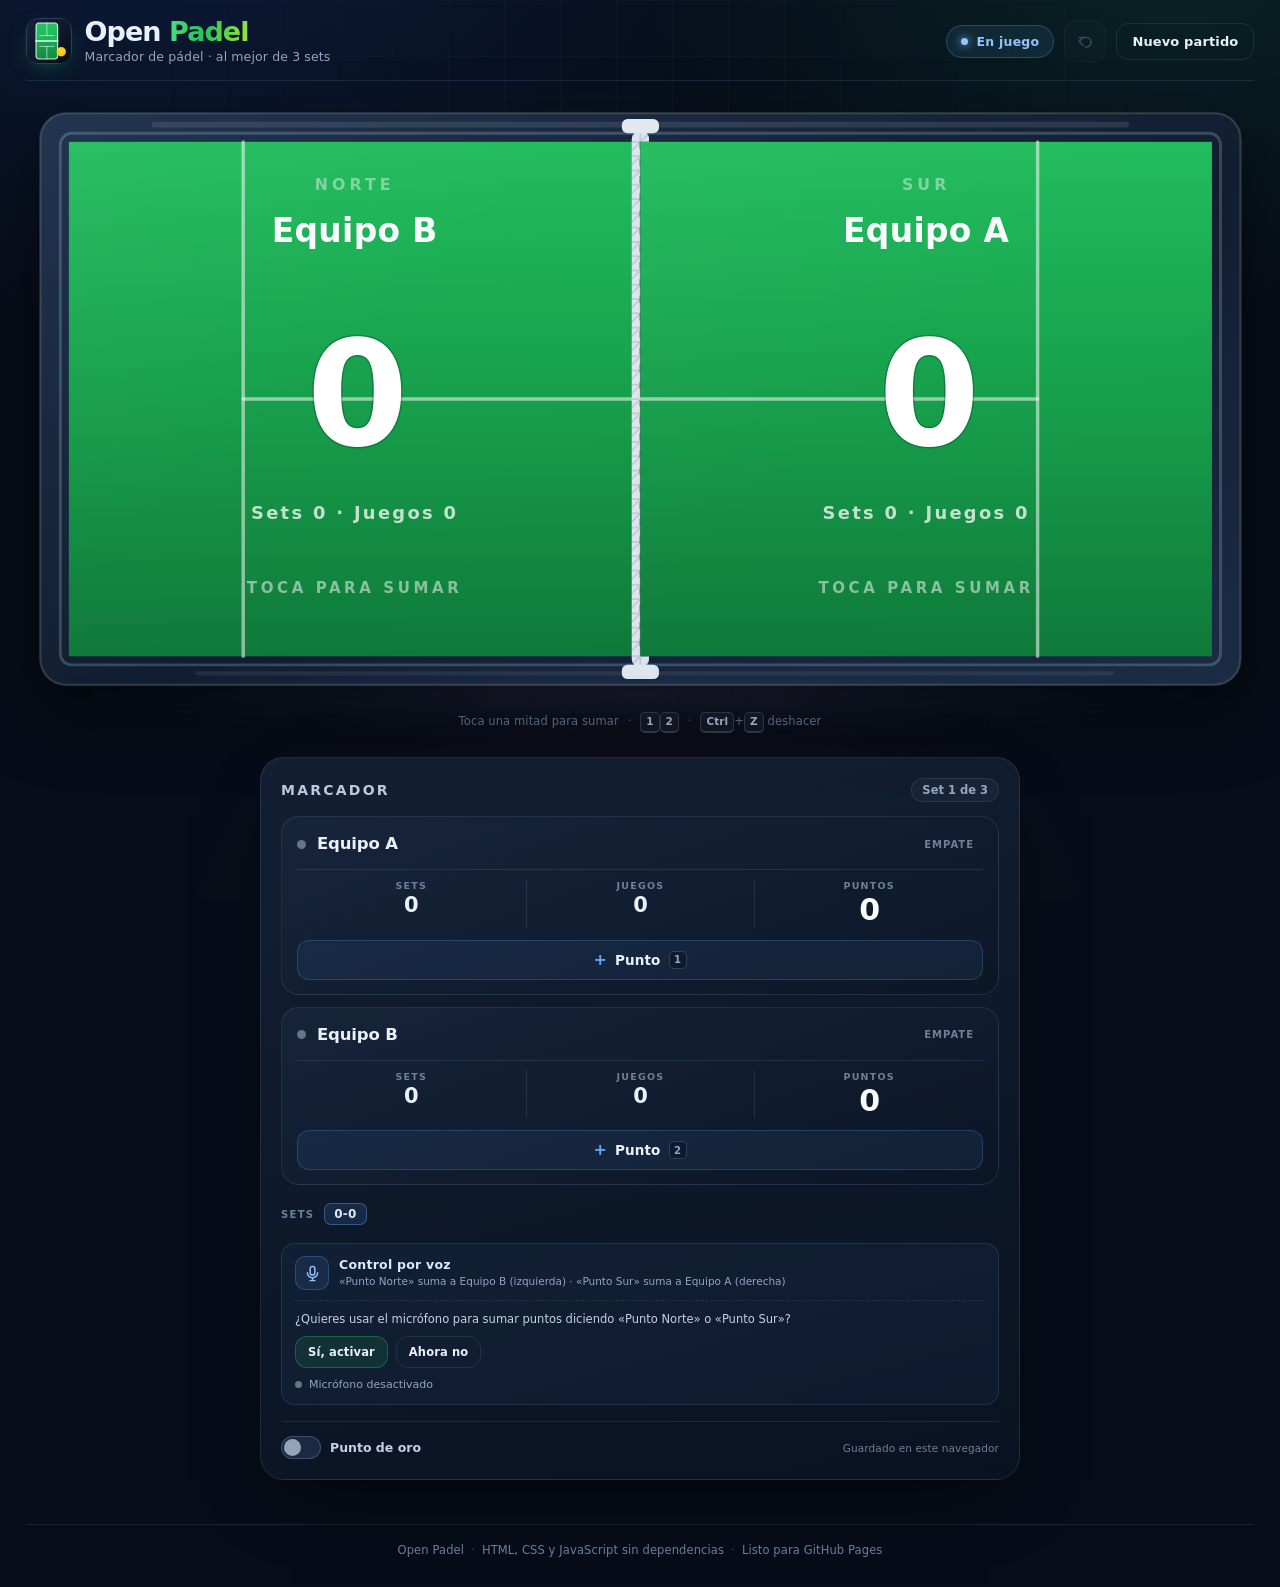
==== index.html @ 4aaf4d73 "Add files via upload" ====
<!DOCTYPE html>
<html lang="es">
<head>
  <meta charset="utf-8">
  <meta name="viewport" content="width=device-width, initial-scale=1">
  <title>Open Padel · Marcador de pádel</title>
  <meta name="description" content="Marcador de pádel con pista: el equipo que va ganando pinta su mitad de verde y el que va perdiendo la suya de rojo.">
  <meta name="theme-color" content="#070d18">
  <link rel="icon" href="assets/favicon.svg" type="image/svg+xml">
  <link rel="stylesheet" href="css/styles.css">
</head>
<body>
  <svg class="svg-defs" aria-hidden="true" focusable="false">
    <defs>
      <linearGradient id="frameGrad" x1="0" y1="0" x2="1" y2="1">
        <stop offset="0" stop-color="#22344f"/>
        <stop offset=".55" stop-color="#111d30"/>
        <stop offset="1" stop-color="#1b2c45"/>
      </linearGradient>
      <linearGradient id="courtBase" x1="0" y1="0" x2="0" y2="1">
        <stop offset="0" stop-color="#12304f"/>
        <stop offset=".5" stop-color="#0d2540"/>
        <stop offset="1" stop-color="#143658"/>
      </linearGradient>
      <linearGradient id="greenTint" x1="0" y1="0" x2="0" y2="1">
        <stop offset="0" stop-color="#22c55e"/>
        <stop offset=".55" stop-color="#16a34a"/>
        <stop offset="1" stop-color="#0f7d38"/>
      </linearGradient>
      <linearGradient id="redTint" x1="0" y1="0" x2="0" y2="1">
        <stop offset="0" stop-color="#ef4444"/>
        <stop offset=".55" stop-color="#dc2626"/>
        <stop offset="1" stop-color="#a81d1d"/>
      </linearGradient>
      <linearGradient id="shine" x1="0" y1="0" x2="1" y2="1">
        <stop offset="0" stop-color="#ffffff" stop-opacity=".55"/>
        <stop offset=".45" stop-color="#ffffff" stop-opacity=".06"/>
        <stop offset="1" stop-color="#ffffff" stop-opacity="0"/>
      </linearGradient>
      <pattern id="netMesh" width="10" height="10" patternUnits="userSpaceOnUse">
        <rect width="10" height="10" fill="#e2e8f0"/>
        <path d="M0 10 10 0M0 0h10v10H0z" fill="none" stroke="#94a3b8" stroke-width="1" opacity=".55"/>
      </pattern>
    </defs>
  </svg>

  <div class="app">
    <header class="topbar">
      <div class="brand">
        <img class="brand-icon" src="assets/favicon.svg" alt="" width="44" height="44">
        <div class="brand-text">
          <h1>Open <span>Padel</span></h1>
          <p>Marcador de pádel · al mejor de 3 sets</p>
        </div>
      </div>

      <div class="top-actions">
        <span class="status-badge is-live" id="statusBadge" role="status" aria-live="polite">En juego</span>
        <button class="icon-btn" id="undoBtn" type="button" title="Deshacer último punto (Ctrl+Z)" aria-label="Deshacer último punto" disabled>
          <svg viewBox="0 0 24 24" aria-hidden="true" focusable="false">
            <path d="M9 7 4 12l5 5" fill="none" stroke="currentColor" stroke-width="2" stroke-linecap="round" stroke-linejoin="round"/>
            <path d="M4 12h9a6 6 0 0 1 0 12h-1" fill="none" stroke="currentColor" stroke-width="2" stroke-linecap="round" stroke-linejoin="round" transform="translate(0 -5)"/>
          </svg>
        </button>
        <button class="btn btn-ghost" id="newMatchBtn" type="button">Nuevo partido</button>
      </div>
    </header>

    <main class="layout">
      <section class="court-panel" aria-label="Pista de pádel">
        <div class="court-wrap">
          <svg class="court court--wide" viewBox="0 0 860 420" aria-hidden="true" focusable="false">
            <!-- Marco de cristal -->
            <rect x="10" y="10" width="840" height="400" rx="18" fill="url(#frameGrad)" stroke="rgba(255,255,255,.16)" stroke-width="1.5"/>
            <rect x="24" y="24" width="812" height="372" rx="8" fill="none" stroke="rgba(186,230,253,.22)" stroke-width="2"/>

            <!-- Cristal lateral: reflejos -->
            <path d="M90 18h680" stroke="rgba(255,255,255,.10)" stroke-width="4" stroke-linecap="round"/>
            <path d="M120 402h640" stroke="rgba(255,255,255,.07)" stroke-width="3" stroke-linecap="round"/>

            <!-- Mitad izquierda: Equipo B (Norte) -->
            <g class="half-group" data-team="b">
              <rect x="30" y="30" width="400" height="360" fill="url(#courtBase)"/>
              <rect class="tint tint-green" x="30" y="30" width="400" height="360" fill="url(#greenTint)"/>
              <rect class="tint tint-red" x="30" y="30" width="400" height="360" fill="url(#redTint)"/>
              <rect x="30" y="30" width="400" height="360" fill="url(#shine)" opacity=".08" pointer-events="none"/>
              <g class="court-lines" pointer-events="none">
                <!-- Línea de servicio: 3,05 m desde la pared del fondo (6,95 m de la red). -->
                <line x1="152" y1="30" x2="152" y2="390"/>
                <!-- Línea central de saque: de la red a la línea de servicio. -->
                <line x1="152" y1="210" x2="430" y2="210"/>
              </g>
              <g class="half-text" pointer-events="none">
                <text class="side-label" x="230" y="64">NORTE</text>
                <text class="team-label" data-field="name" data-team="b" x="230" y="100">Equipo B</text>
                <text class="big-points" data-field="points" data-team="b" x="230" y="242">0</text>
                <text class="meta" data-field="meta" data-team="b" x="230" y="294">Sets 0 · Juegos 0</text>
                <text class="tap-hint" data-field="hint" data-team="b" x="230" y="346">TOCA PARA SUMAR</text>
              </g>
            </g>

            <!-- Red -->
            <g class="net" pointer-events="none">
              <rect x="424" y="22" width="12" height="376" rx="6" fill="#cbd5e1" opacity=".9"/>
              <rect x="424" y="22" width="12" height="376" rx="6" fill="url(#netMesh)" opacity=".9"/>
              <line x1="430" y1="30" x2="430" y2="390" stroke="#0f172a" stroke-width="1.5" stroke-dasharray="5 7" opacity=".35"/>
              <rect x="417" y="14" width="26" height="10" rx="4" fill="#e2e8f0"/>
              <rect x="417" y="396" width="26" height="10" rx="4" fill="#e2e8f0"/>
            </g>

            <!-- Mitad derecha: Equipo A (Sur) -->
            <g class="half-group" data-team="a">
              <rect x="430" y="30" width="400" height="360" fill="url(#courtBase)"/>
              <rect class="tint tint-green" x="430" y="30" width="400" height="360" fill="url(#greenTint)"/>
              <rect class="tint tint-red" x="430" y="30" width="400" height="360" fill="url(#redTint)"/>
              <rect x="430" y="30" width="400" height="360" fill="url(#shine)" opacity=".06" pointer-events="none"/>
              <g class="court-lines" pointer-events="none">
                <!-- Línea de servicio: 3,05 m desde la pared del fondo (6,95 m de la red). -->
                <line x1="708" y1="30" x2="708" y2="390"/>
                <!-- Línea central de saque: de la red a la línea de servicio. -->
                <line x1="430" y1="210" x2="708" y2="210"/>
              </g>
              <g class="half-text" pointer-events="none">
                <text class="side-label" x="630" y="64">SUR</text>
                <text class="team-label" data-field="name" data-team="a" x="630" y="100">Equipo A</text>
                <text class="big-points" data-field="points" data-team="a" x="630" y="242">0</text>
                <text class="meta" data-field="meta" data-team="a" x="630" y="294">Sets 0 · Juegos 0</text>
                <text class="tap-hint" data-field="hint" data-team="a" x="630" y="346">TOCA PARA SUMAR</text>
              </g>
            </g>
          </svg>

          <svg class="court court--tall" viewBox="0 0 420 860" aria-hidden="true" focusable="false">

            <!-- Marco de cristal -->
            <rect x="10" y="10" width="400" height="840" rx="18" fill="url(#frameGrad)" stroke="rgba(255,255,255,.16)" stroke-width="1.5"/>
            <rect x="24" y="24" width="372" height="812" rx="8" fill="none" stroke="rgba(186,230,253,.22)" stroke-width="2"/>

            <!-- Cristal lateral: reflejos -->
            <path d="M18 90v680" stroke="rgba(255,255,255,.10)" stroke-width="4" stroke-linecap="round"/>
            <path d="M402 120v640" stroke="rgba(255,255,255,.07)" stroke-width="3" stroke-linecap="round"/>

            <!-- Mitad superior: Equipo B -->
            <g class="half-group" data-team="b">
              <rect x="30" y="30" width="360" height="400" fill="url(#courtBase)"/>
              <rect class="tint tint-green" x="30" y="30" width="360" height="400" fill="url(#greenTint)"/>
              <rect class="tint tint-red" x="30" y="30" width="360" height="400" fill="url(#redTint)"/>
              <rect x="30" y="30" width="360" height="400" fill="url(#shine)" opacity=".08" pointer-events="none"/>
              <g class="court-lines" pointer-events="none">
                <!-- Línea de servicio: 3,05 m desde la pared del fondo (6,95 m de la red). -->
                <line x1="30" y1="152" x2="390" y2="152"/>
                <!-- Línea central de saque: de la red a la línea de servicio. -->
                <line x1="210" y1="152" x2="210" y2="430"/>
              </g>
              <g class="half-text" pointer-events="none">
                <text class="side-label" x="210" y="52">NORTE</text>
                <text class="team-label" data-field="name" data-team="b" x="210" y="78">Equipo B</text>
                <text class="big-points" data-field="points" data-team="b" x="210" y="328">0</text>
                <text class="meta" data-field="meta" data-team="b" x="210" y="374">Sets 0 · Juegos 0</text>
                <text class="tap-hint" data-field="hint" data-team="b" x="210" y="414">TOCA PARA SUMAR</text>
              </g>
            </g>

            <!-- Red -->
            <g class="net" pointer-events="none">
              <rect x="22" y="424" width="376" height="12" rx="6" fill="#cbd5e1" opacity=".9"/>
              <rect x="22" y="424" width="376" height="12" rx="6" fill="url(#netMesh)" opacity=".9"/>
              <line x1="30" y1="430" x2="390" y2="430" stroke="#0f172a" stroke-width="1.5" stroke-dasharray="5 7" opacity=".35"/>
              <rect x="14" y="417" width="10" height="26" rx="4" fill="#e2e8f0"/>
              <rect x="396" y="417" width="10" height="26" rx="4" fill="#e2e8f0"/>
            </g>

            <!-- Mitad inferior: Equipo A -->
            <g class="half-group" data-team="a">
              <rect x="30" y="430" width="360" height="400" fill="url(#courtBase)"/>
              <rect class="tint tint-green" x="30" y="430" width="360" height="400" fill="url(#greenTint)"/>
              <rect class="tint tint-red" x="30" y="430" width="360" height="400" fill="url(#redTint)"/>
              <rect x="30" y="430" width="360" height="400" fill="url(#shine)" opacity=".06" pointer-events="none"/>
              <g class="court-lines" pointer-events="none">
                <!-- Línea de servicio: 3,05 m desde la pared del fondo (6,95 m de la red). -->
                <line x1="30" y1="708" x2="390" y2="708"/>
                <!-- Línea central de saque: de la red a la línea de servicio. -->
                <line x1="210" y1="430" x2="210" y2="708"/>
              </g>
              <g class="half-text" pointer-events="none">
                <text class="tap-hint" data-field="hint" data-team="a" x="210" y="452">TOCA PARA SUMAR</text>
                <text class="big-points" data-field="points" data-team="a" x="210" y="606">0</text>
                <text class="meta" data-field="meta" data-team="a" x="210" y="650">Sets 0 · Juegos 0</text>
                <text class="side-label" x="210" y="770">SUR</text>
                <text class="team-label" data-field="name" data-team="a" x="210" y="796">Equipo A</text>
              </g>
            </g>
          </svg>
          <div class="court-glow" aria-hidden="true"></div>
        </div>
        <p class="court-help">
          Toca una mitad para sumar
          <span class="sep">·</span> <kbd>1</kbd><kbd>2</kbd>
          <span class="sep">·</span> <kbd>Ctrl</kbd>+<kbd>Z</kbd> deshacer
        </p>
      </section>

      <aside class="score-panel" aria-label="Marcador del partido">
        <div class="panel-head">
          <h2>Marcador</h2>
          <span class="set-pill" id="setLabel">Set 1 de 3</span>
        </div>

        <article class="team-card" id="cardA">
          <header class="team-head">
            <span class="color-dot" aria-hidden="true"></span>
            <input class="team-input" id="inputA" type="text" maxlength="24" value="Equipo A"
                   aria-label="Nombre del equipo A" autocomplete="off" spellcheck="false">
            <span class="state-label" id="stateA">Empate</span>
          </header>
          <div class="stats">
            <div class="stat">
              <span class="stat-label">Sets</span>
              <span class="stat-value" id="setsA">0</span>
            </div>
            <div class="stat">
              <span class="stat-label">Juegos</span>
              <span class="stat-value" id="gamesA">0</span>
            </div>
            <div class="stat stat-points">
              <span class="stat-label">Puntos</span>
              <span class="stat-value points-value" id="ptsA">0</span>
            </div>
          </div>
          <button class="btn point-btn" id="btnA" type="button" aria-label="+ Punto 1 · Equipo A">
            <span class="plus" aria-hidden="true">+</span> Punto <span class="key-badge" aria-hidden="true">1</span>
          </button>
        </article>

        <article class="team-card" id="cardB">
          <header class="team-head">
            <span class="color-dot" aria-hidden="true"></span>
            <input class="team-input" id="inputB" type="text" maxlength="24" value="Equipo B"
                   aria-label="Nombre del equipo B" autocomplete="off" spellcheck="false">
            <span class="state-label" id="stateB">Empate</span>
          </header>
          <div class="stats">
            <div class="stat">
              <span class="stat-label">Sets</span>
              <span class="stat-value" id="setsB">0</span>
            </div>
            <div class="stat">
              <span class="stat-label">Juegos</span>
              <span class="stat-value" id="gamesB">0</span>
            </div>
            <div class="stat stat-points">
              <span class="stat-label">Puntos</span>
              <span class="stat-value points-value" id="ptsB">0</span>
            </div>
          </div>
          <button class="btn point-btn" id="btnB" type="button" aria-label="+ Punto 2 · Equipo B">
            <span class="plus" aria-hidden="true">+</span> Punto <span class="key-badge" aria-hidden="true">2</span>
          </button>
        </article>

        <div class="set-history" id="setHistory" aria-label="Historial de sets">
          <span class="set-history-label">Sets</span>
          <span class="set-chips" id="setChips"><span class="set-chip is-current">0-0</span></span>
        </div>

        <section class="voice-box" id="voiceBox" aria-labelledby="voiceTitle">
          <div class="voice-head">
            <span class="voice-icon" aria-hidden="true">
              <svg viewBox="0 0 24 24" focusable="false">
                <rect x="9" y="3" width="6" height="11" rx="3" fill="none" stroke="currentColor" stroke-width="1.8"/>
                <path d="M5.5 11a6.5 6.5 0 0 0 13 0" fill="none" stroke="currentColor" stroke-width="1.8" stroke-linecap="round"/>
                <path d="M12 17.5V21M9 21h6" fill="none" stroke="currentColor" stroke-width="1.8" stroke-linecap="round"/>
              </svg>
            </span>
            <div class="voice-copy">
              <h3 id="voiceTitle">Control por voz</h3>
              <p id="voiceHelp">«Punto Norte» arriba · «Punto Sur» abajo</p>
            </div>
            <button class="btn voice-toggle" id="voiceBtn" type="button" aria-pressed="false" hidden>
              <span id="voiceBtnText">Activar</span>
            </button>
          </div>

          <div class="voice-consent" id="voiceConsent" hidden>
            <p>¿Quieres usar el micrófono para sumar puntos diciendo «Punto Norte» o «Punto Sur»?</p>
            <div class="voice-consent-actions">
              <button class="btn" id="voiceAllowBtn" type="button">Sí, activar</button>
              <button class="btn btn-ghost" id="voiceDismissBtn" type="button">Ahora no</button>
            </div>
          </div>

          <p class="voice-status" id="voiceStatus" role="status" aria-live="polite">
            <span class="voice-dot" aria-hidden="true"></span>
            <span id="voiceStatusText">Micrófono desactivado</span>
          </p>
          <p class="voice-heard" id="voiceHeard"></p>
        </section>

        <div class="panel-footer">
          <label class="switch" for="goldenToggle">
            <input type="checkbox" id="goldenToggle">
            <span class="switch-track" aria-hidden="true"><span class="switch-thumb"></span></span>
            <span class="switch-label">Punto de oro</span>
          </label>
          <span class="save-note" id="saveNote">Guardado en este navegador</span>
        </div>
      </aside>
    </main>

    <footer class="footer">
      <span>Open Padel</span>
      <span class="dot">·</span>
      <span>HTML, CSS y JavaScript sin dependencias</span>
      <span class="dot">·</span>
      <span>Listo para GitHub Pages</span>
    </footer>
  </div>

  <div class="toast" id="toast" role="status" aria-live="polite"></div>

  <noscript>
    <p class="noscript">Open Padel necesita JavaScript para funcionar.</p>
  </noscript>

  <script src="js/scoring.js"></script>
  <script src="js/voice.js"></script>
  <script src="js/app.js"></script>
</body>
</html>
---- css/styles.css ----
/* ============================================================
   Open Padel — estilos
   Tema oscuro, sin dependencias externas.
   ============================================================ */

:root {
  --bg: #070d18;
  --bg-soft: #0a1424;
  --surface: rgba(16, 27, 45, 0.82);
  --surface-2: rgba(22, 36, 58, 0.72);
  --surface-3: #0b1526;
  --line: rgba(151, 178, 214, 0.14);
  --line-strong: rgba(151, 178, 214, 0.26);
  --text: #e9f0fb;
  --muted: #93a5c0;
  --muted-2: #6e809b;
  --green: #22c55e;
  --green-deep: #16a34a;
  --red: #ef4444;
  --red-deep: #dc2626;
  --blue: #60a5fa;
  --amber: #fbbf24;
  --radius-lg: 24px;
  --radius: 18px;
  --radius-sm: 12px;
  --shadow: 0 30px 70px -30px rgba(0, 0, 0, 0.8);
  --font: "Segoe UI Variable Display", "Segoe UI", system-ui, -apple-system, "Helvetica Neue", Arial, sans-serif;
}

* {
  box-sizing: border-box;
}

html {
  -webkit-text-size-adjust: 100%;
}

body {
  margin: 0;
  min-height: 100vh;
  color: var(--text);
  font-family: var(--font);
  background:
    radial-gradient(1100px 720px at 12% -12%, rgba(37, 99, 235, 0.16), transparent 62%),
    radial-gradient(900px 620px at 92% -6%, rgba(16, 185, 129, 0.13), transparent 60%),
    radial-gradient(800px 800px at 50% 115%, rgba(220, 38, 38, 0.07), transparent 60%),
    var(--bg);
  background-attachment: fixed;
  -webkit-font-smoothing: antialiased;
  text-rendering: optimizeLegibility;
}

body::before {
  content: "";
  position: fixed;
  inset: 0;
  pointer-events: none;
  background-image: linear-gradient(rgba(255, 255, 255, 0.022) 1px, transparent 1px),
    linear-gradient(90deg, rgba(255, 255, 255, 0.022) 1px, transparent 1px);
  background-size: 56px 56px;
  mask-image: radial-gradient(ellipse at 50% 20%, #000 20%, transparent 78%);
  z-index: 0;
}

.app {
  position: relative;
  z-index: 1;
  width: 100%;
  max-width: none;
  margin: 0 auto;
  padding: 18px clamp(10px, 2vw, 26px) 30px;
}

.svg-defs {
  position: absolute;
  width: 0;
  height: 0;
  overflow: hidden;
}

/* ---------- Cabecera ---------- */

.topbar {
  display: flex;
  align-items: center;
  justify-content: space-between;
  gap: 18px;
  flex-wrap: wrap;
  width: 100%;
  max-width: 1400px;
  margin-inline: auto;
  padding-bottom: 16px;
  border-bottom: 1px solid var(--line);
}

.brand {
  display: flex;
  align-items: center;
  gap: 13px;
  min-width: 0;
}

.brand-icon {
  width: 46px;
  height: 46px;
  border-radius: 13px;
  box-shadow: 0 8px 24px -10px rgba(34, 197, 94, 0.55);
  flex: none;
}

.brand-text h1 {
  margin: 0;
  font-size: 27px;
  line-height: 1.05;
  font-weight: 800;
  letter-spacing: -0.035em;
}

.brand-text h1 span {
  background: linear-gradient(100deg, #4ade80, #22c55e 45%, #a3e635);
  -webkit-background-clip: text;
  background-clip: text;
  color: transparent;
}

.brand-text p {
  margin: 3px 0 0;
  font-size: 12.5px;
  color: var(--muted);
  letter-spacing: 0.01em;
}

.top-actions {
  display: flex;
  align-items: center;
  gap: 10px;
  flex-wrap: wrap;
}

.status-badge {
  display: inline-flex;
  align-items: center;
  gap: 8px;
  padding: 8px 14px;
  border-radius: 999px;
  font-size: 12.5px;
  font-weight: 650;
  letter-spacing: 0.02em;
  color: #cfe0f5;
  background: rgba(96, 165, 250, 0.1);
  border: 1px solid rgba(96, 165, 250, 0.28);
  transition: color 0.3s, background 0.3s, border-color 0.3s, box-shadow 0.3s;
  max-width: 100%;
  overflow: hidden;
  text-overflow: ellipsis;
  white-space: nowrap;
}

.status-badge::before {
  content: "";
  width: 7px;
  height: 7px;
  border-radius: 50%;
  background: currentColor;
  box-shadow: 0 0 10px currentColor;
  flex: none;
}

.status-badge.is-live {
  color: #93c5fd;
}

.status-badge.is-tie {
  color: #fcd34d;
  background: rgba(251, 191, 36, 0.09);
  border-color: rgba(251, 191, 36, 0.3);
}

.status-badge.is-win {
  color: #86efac;
  background: rgba(34, 197, 94, 0.14);
  border-color: rgba(34, 197, 94, 0.45);
  box-shadow: 0 0 24px -6px rgba(34, 197, 94, 0.45);
}

.status-badge.is-win::before {
  animation: dotPulse 1.8s ease-in-out infinite;
}

@keyframes dotPulse {
  0%, 100% { transform: scale(1); opacity: 1; }
  50% { transform: scale(1.5); opacity: 0.55; }
}

.icon-btn {
  display: inline-flex;
  align-items: center;
  justify-content: center;
  width: 42px;
  height: 42px;
  padding: 0;
  border-radius: 12px;
  border: 1px solid var(--line);
  background: rgba(148, 163, 184, 0.06);
  color: var(--muted);
  cursor: pointer;
  transition: color 0.2s, background 0.2s, border-color 0.2s, transform 0.12s;
}

.icon-btn svg {
  width: 19px;
  height: 19px;
}

.icon-btn:hover:not(:disabled) {
  color: var(--text);
  background: rgba(96, 165, 250, 0.12);
  border-color: rgba(96, 165, 250, 0.4);
}

.icon-btn:active:not(:disabled) {
  transform: scale(0.95);
}

.icon-btn:disabled {
  opacity: 0.35;
  cursor: default;
}

.icon-btn:focus-visible,
.btn:focus-visible {
  outline: 2px solid #93c5fd;
  outline-offset: 2px;
}

.btn {
  font-family: inherit;
  font-size: 13px;
  font-weight: 650;
  letter-spacing: 0.01em;
  color: var(--text);
  border-radius: 12px;
  border: 1px solid var(--line);
  background: rgba(148, 163, 184, 0.07);
  padding: 10px 15px;
  cursor: pointer;
  transition: background 0.2s, border-color 0.2s, transform 0.12s, color 0.2s;
  touch-action: manipulation;
}

.btn:hover:not(:disabled) {
  background: rgba(148, 163, 184, 0.13);
  border-color: var(--line-strong);
}

.btn:active:not(:disabled) {
  transform: scale(0.97);
}

.btn:disabled {
  opacity: 0.42;
  cursor: default;
}

.btn-ghost {
  background: transparent;
}

.btn-ghost:hover:not(:disabled) {
  background: rgba(239, 68, 68, 0.1);
  border-color: rgba(239, 68, 68, 0.35);
  color: #fca5a5;
}

/* ---------- Estructura ---------- */

.layout {
  display: flex;
  flex-direction: column;
  align-items: center;
  gap: 24px;
  margin-top: 18px;
}

.court-panel {
  display: flex;
  flex-direction: column;
  align-items: center;
  width: 100%;
  min-width: 0;
}

.score-panel {
  width: 100%;
  max-width: 760px;
  margin-inline: auto;
  padding: 20px;
  border-radius: var(--radius-lg);
  background: linear-gradient(165deg, rgba(20, 33, 54, 0.92), rgba(10, 19, 34, 0.9));
  border: 1px solid var(--line);
  box-shadow: var(--shadow);
  backdrop-filter: blur(14px);
  -webkit-backdrop-filter: blur(14px);
}

/* ---------- Pista ---------- */

.court-wrap {
  position: relative;
  width: min(100%, calc((100vh - 130px) * 2.0476));
  width: min(100%, calc((100svh - 130px) * 2.0476));
  margin-inline: auto;
  filter: drop-shadow(0 26px 34px rgba(0, 0, 0, 0.55));
}

.court-wrap::before {
  content: "";
  position: absolute;
  inset: 10% 0 6%;
  background:
    radial-gradient(ellipse at 50% 22%, rgba(34, 197, 94, 0.21), transparent 58%),
    radial-gradient(ellipse at 50% 80%, rgba(239, 68, 68, 0.17), transparent 58%);
  filter: blur(34px);
  z-index: -1;
  pointer-events: none;
}

.court {
  display: block;
  width: 100%;
  height: auto;
  overflow: visible;
  font-family: inherit;
  touch-action: manipulation;
  -webkit-tap-highlight-color: transparent;
}

.court--wide {
  display: block;
}

.court--tall {
  display: none;
}

.court .side-label {
  fill: rgba(255, 255, 255, 0.42);
  font-size: 11px;
  font-weight: 750;
  letter-spacing: 0.26em;
  text-anchor: middle;
}

.court .team-label {
  fill: #f8fafc;
  font-size: 23px;
  font-weight: 700;
  letter-spacing: 0.01em;
  text-anchor: middle;
}

.court .big-points {
  fill: #ffffff;
  font-size: 102px;
  font-weight: 800;
  letter-spacing: -0.04em;
  text-anchor: middle;
  paint-order: stroke;
  stroke: rgba(2, 6, 23, 0.22);
  stroke-width: 2px;
}

.court .big-points.is-ad {
  font-size: 74px;
  letter-spacing: 0.02em;
}

.court .meta {
  fill: rgba(255, 255, 255, 0.74);
  font-size: 12.5px;
  font-weight: 650;
  letter-spacing: 0.13em;
  text-anchor: middle;
}

.court .tap-hint {
  fill: rgba(255, 255, 255, 0.5);
  font-size: 10.5px;
  font-weight: 750;
  letter-spacing: 0.24em;
  text-anchor: middle;
  transition: fill 0.3s, font-size 0.3s;
}

.court .tap-hint.is-winner {
  fill: #fde68a;
  font-size: 14.5px;
  letter-spacing: 0.28em;
  filter: drop-shadow(0 0 7px rgba(250, 204, 21, 0.55));
}

.court .court-lines line {
  stroke: rgba(255, 255, 255, 0.52);
  stroke-width: 2.4;
  stroke-linecap: round;
}

.court .tint {
  opacity: 0;
  transition: opacity 0.55s ease;
}

.half-group {
  cursor: pointer;
  outline: none;
}

.half-group.winning .tint-green {
  opacity: 0.94;
}

.half-group.losing .tint-red {
  opacity: 0.94;
}

.half-group.tied .tint-green {
  opacity: 0.94;
}

.half-group.is-winner .tint-green {
  opacity: 1;
  animation: winnerGlow 2.6s ease-in-out infinite;
}

@keyframes winnerGlow {
  0%, 100% { filter: brightness(1); }
  50% { filter: brightness(1.14) saturate(1.1); }
}

.half-group:hover .tint-green,
.half-group:hover .tint-red {
  filter: brightness(1.06);
}

.half-group:active {
  opacity: 0.94;
}

.half-group.is-finished {
  cursor: default;
}

.half-group.is-finished:active {
  opacity: 1;
}

.half-group.is-finished:hover .tint-green,
.half-group.is-finished:hover .tint-red {
  filter: none;
}

.court-glow {
  position: absolute;
  inset: auto 0 -26px;
  height: 60px;
  background: radial-gradient(ellipse at center, rgba(96, 165, 250, 0.12), transparent 70%);
  filter: blur(14px);
  pointer-events: none;
}

.court-help {
  margin: 12px 0 0;
  font-size: 11.5px;
  color: var(--muted-2);
  text-align: center;
  letter-spacing: 0.01em;
  line-height: 1.9;
}

.court-help .sep {
  margin: 0 5px;
  opacity: 0.55;
}

kbd {
  display: inline-block;
  min-width: 18px;
  padding: 1px 5px;
  border-radius: 5px;
  border: 1px solid var(--line-strong);
  border-bottom-width: 2px;
  background: rgba(148, 163, 184, 0.08);
  color: #c4d4ea;
  font-family: inherit;
  font-size: 10.5px;
  font-weight: 650;
  line-height: 1.5;
  text-align: center;
}

/* ---------- Panel de marcador ---------- */

.panel-head {
  display: flex;
  align-items: center;
  justify-content: space-between;
  gap: 12px;
  margin-bottom: 14px;
}

.panel-head h2 {
  margin: 0;
  font-size: 14px;
  font-weight: 750;
  letter-spacing: 0.16em;
  text-transform: uppercase;
  color: #b9c9de;
}

.set-pill {
  font-size: 11.5px;
  font-weight: 650;
  color: var(--muted);
  padding: 4px 10px;
  border-radius: 999px;
  border: 1px solid var(--line);
  background: rgba(148, 163, 184, 0.06);
  white-space: nowrap;
}

.team-card {
  position: relative;
  padding: 13px 15px 14px;
  border-radius: var(--radius);
  background: linear-gradient(160deg, rgba(26, 41, 65, 0.66), rgba(12, 22, 38, 0.72));
  border: 1px solid var(--line);
  transition: border-color 0.35s, box-shadow 0.35s, background 0.35s, transform 0.2s;
}

.team-card + .team-card {
  margin-top: 12px;
}

.team-card.is-winning {
  border-color: rgba(34, 197, 94, 0.5);
  background: linear-gradient(160deg, rgba(22, 101, 52, 0.24), rgba(12, 22, 38, 0.78));
  box-shadow: 0 0 0 1px rgba(34, 197, 94, 0.12), 0 16px 34px -24px rgba(34, 197, 94, 0.55);
}

.team-card.is-losing {
  border-color: rgba(239, 68, 68, 0.42);
  background: linear-gradient(160deg, rgba(127, 29, 29, 0.2), rgba(12, 22, 38, 0.78));
  box-shadow: 0 0 0 1px rgba(239, 68, 68, 0.1), 0 16px 34px -24px rgba(239, 68, 68, 0.45);
}

.team-card.is-winner {
  border-color: rgba(34, 197, 94, 0.7);
  box-shadow: 0 0 0 1px rgba(34, 197, 94, 0.2), 0 0 34px -10px rgba(34, 197, 94, 0.45);
}

.team-head {
  display: flex;
  align-items: center;
  gap: 9px;
  min-width: 0;
}

.color-dot {
  width: 9px;
  height: 9px;
  border-radius: 50%;
  background: #64748b;
  flex: none;
  transition: background 0.3s, box-shadow 0.3s;
}

.is-winning .color-dot,
.is-winner .color-dot {
  background: var(--green);
  box-shadow: 0 0 10px rgba(34, 197, 94, 0.8);
}

.is-losing .color-dot {
  background: var(--red);
  box-shadow: 0 0 10px rgba(239, 68, 68, 0.6);
}

.team-input {
  flex: 1;
  min-width: 0;
  width: 100%;
  padding: 4px 2px;
  border: none;
  border-bottom: 1px dashed transparent;
  border-radius: 4px;
  background: transparent;
  color: var(--text);
  font-family: inherit;
  font-size: 16.5px;
  font-weight: 700;
  letter-spacing: -0.01em;
  transition: border-color 0.2s, background 0.2s;
}

.team-input:hover {
  background: rgba(148, 163, 184, 0.06);
}

.team-input:focus {
  outline: none;
  border-bottom-color: rgba(96, 165, 250, 0.7);
  background: rgba(96, 165, 250, 0.06);
}

.state-label {
  flex: none;
  font-size: 10px;
  font-weight: 750;
  letter-spacing: 0.1em;
  text-transform: uppercase;
  color: var(--muted-2);
  padding: 3px 8px;
  border-radius: 999px;
  border: 1px solid transparent;
  transition: color 0.3s, background 0.3s, border-color 0.3s;
}

.is-winning .state-label {
  color: #86efac;
  background: rgba(34, 197, 94, 0.1);
  border-color: rgba(34, 197, 94, 0.22);
}

.is-losing .state-label {
  color: #fca5a5;
  background: rgba(239, 68, 68, 0.09);
  border-color: rgba(239, 68, 68, 0.2);
}

.stats {
  display: grid;
  grid-template-columns: repeat(3, 1fr);
  margin-top: 11px;
  padding-top: 10px;
  border-top: 1px solid var(--line);
}

.stat {
  display: flex;
  flex-direction: column;
  align-items: center;
  gap: 2px;
  min-width: 0;
}

.stat + .stat {
  border-left: 1px solid var(--line);
}

.stat-label {
  font-size: 9.5px;
  font-weight: 700;
  letter-spacing: 0.13em;
  text-transform: uppercase;
  color: var(--muted-2);
}

.stat-value {
  font-size: 21px;
  font-weight: 700;
  font-variant-numeric: tabular-nums;
  line-height: 1.15;
}

.points-value {
  font-size: 30px;
  font-weight: 800;
  letter-spacing: -0.03em;
  color: #f8fafc;
}

.points-value.is-ad {
  font-size: 23px;
  letter-spacing: 0.03em;
}

.is-winning .points-value {
  color: #86efac;
  text-shadow: 0 0 22px rgba(34, 197, 94, 0.35);
}

.is-losing .points-value {
  color: #fca5a5;
}

.point-btn {
  width: 100%;
  margin-top: 12px;
  padding: 10px 12px;
  display: inline-flex;
  align-items: center;
  justify-content: center;
  gap: 8px;
  font-size: 13.5px;
  background: rgba(96, 165, 250, 0.08);
  border-color: rgba(96, 165, 250, 0.22);
}

.point-btn:hover:not(:disabled) {
  background: rgba(96, 165, 250, 0.18);
  border-color: rgba(96, 165, 250, 0.5);
}

.is-winning .point-btn {
  background: rgba(34, 197, 94, 0.1);
  border-color: rgba(34, 197, 94, 0.26);
}

.is-winning .point-btn:hover:not(:disabled) {
  background: rgba(34, 197, 94, 0.2);
  border-color: rgba(34, 197, 94, 0.55);
}

.is-losing .point-btn {
  background: rgba(239, 68, 68, 0.07);
  border-color: rgba(239, 68, 68, 0.22);
}

.is-losing .point-btn:hover:not(:disabled) {
  background: rgba(239, 68, 68, 0.16);
  border-color: rgba(239, 68, 68, 0.5);
}

.point-btn .plus {
  font-size: 16px;
  font-weight: 700;
  line-height: 1;
  color: var(--blue);
}

.is-winning .point-btn .plus {
  color: #86efac;
}

.is-losing .point-btn .plus {
  color: #fca5a5;
}

.key-badge {
  display: inline-flex;
  align-items: center;
  justify-content: center;
  min-width: 18px;
  height: 18px;
  padding: 0 4px;
  border-radius: 5px;
  border: 1px solid var(--line-strong);
  background: rgba(2, 6, 23, 0.35);
  color: var(--muted);
  font-size: 10px;
  font-weight: 700;
}

.set-history {
  display: flex;
  align-items: center;
  gap: 10px;
  margin-top: 15px;
  min-height: 28px;
}

.set-history-label {
  font-size: 10px;
  font-weight: 750;
  letter-spacing: 0.13em;
  text-transform: uppercase;
  color: var(--muted-2);
  flex: none;
}

.set-chips {
  display: flex;
  flex-wrap: wrap;
  gap: 6px;
}

.set-chip {
  padding: 3px 9px;
  border-radius: 7px;
  background: rgba(148, 163, 184, 0.05);
  border: 1px solid var(--line);
  color: var(--muted);
  font-size: 12px;
  font-weight: 650;
  font-variant-numeric: tabular-nums;
  letter-spacing: 0.02em;
}

.set-chip.is-current {
  color: #dbeafe;
  background: rgba(96, 165, 250, 0.12);
  border-color: rgba(96, 165, 250, 0.4);
}

.set-chip.is-tb {
  color: #fde68a;
  background: rgba(251, 191, 36, 0.1);
  border-color: rgba(251, 191, 36, 0.38);
}

.set-chip.is-won {
  color: #bbf7d0;
  border-color: rgba(34, 197, 94, 0.25);
}

/* ---------- Control por voz ---------- */

.voice-box {
  margin-top: 15px;
  padding: 12px 13px;
  border-radius: 14px;
  border: 1px solid var(--line);
  background: rgba(96, 165, 250, 0.055);
  transition: border-color 0.3s, background 0.3s, box-shadow 0.3s;
}

.voice-box.is-listening {
  border-color: rgba(34, 197, 94, 0.45);
  background: rgba(34, 197, 94, 0.07);
  box-shadow: 0 0 0 1px rgba(34, 197, 94, 0.1), 0 16px 34px -26px rgba(34, 197, 94, 0.65);
}

.voice-box.is-requesting {
  border-color: rgba(251, 191, 36, 0.38);
  background: rgba(251, 191, 36, 0.055);
}

.voice-box.is-error {
  border-color: rgba(239, 68, 68, 0.4);
  background: rgba(239, 68, 68, 0.06);
}

.voice-head {
  display: flex;
  align-items: center;
  gap: 10px;
}

.voice-icon {
  display: inline-flex;
  align-items: center;
  justify-content: center;
  width: 34px;
  height: 34px;
  flex: none;
  border-radius: 10px;
  border: 1px solid rgba(96, 165, 250, 0.28);
  background: rgba(96, 165, 250, 0.1);
  color: #93c5fd;
  transition: color 0.3s, background 0.3s, border-color 0.3s;
}

.voice-icon svg {
  width: 19px;
  height: 19px;
}

.voice-box.is-listening .voice-icon {
  color: #86efac;
  background: rgba(34, 197, 94, 0.14);
  border-color: rgba(34, 197, 94, 0.42);
}

.voice-box.is-requesting .voice-icon {
  color: #fcd34d;
  background: rgba(251, 191, 36, 0.1);
  border-color: rgba(251, 191, 36, 0.32);
}

.voice-box.is-error .voice-icon {
  color: #fca5a5;
  background: rgba(239, 68, 68, 0.1);
  border-color: rgba(239, 68, 68, 0.3);
}

.voice-copy {
  flex: 1;
  min-width: 0;
}

.voice-copy h3 {
  margin: 0;
  font-size: 12.5px;
  font-weight: 750;
  letter-spacing: 0.02em;
  color: #dbeafe;
}

.voice-copy p {
  margin: 2px 0 0;
  font-size: 10.5px;
  line-height: 1.45;
  color: var(--muted);
}

.voice-toggle {
  flex: none;
  padding: 7px 11px;
  font-size: 11.5px;
  border-color: rgba(96, 165, 250, 0.3);
  background: rgba(96, 165, 250, 0.12);
}

.voice-toggle:hover:not(:disabled) {
  background: rgba(96, 165, 250, 0.2);
  border-color: rgba(96, 165, 250, 0.5);
}

.voice-toggle[aria-pressed="true"] {
  border-color: rgba(34, 197, 94, 0.45);
  background: rgba(34, 197, 94, 0.14);
  color: #bbf7d0;
}

.voice-toggle[hidden],
.voice-consent[hidden] {
  display: none;
}

.voice-consent {
  margin-top: 10px;
  padding-top: 10px;
  border-top: 1px dashed var(--line);
}

.voice-consent p {
  margin: 0 0 8px;
  font-size: 11.5px;
  line-height: 1.45;
  color: #c2d2e6;
}

.voice-consent-actions {
  display: flex;
  flex-wrap: wrap;
  gap: 8px;
}

.voice-consent-actions .btn {
  padding: 8px 12px;
  font-size: 11.5px;
}

.voice-consent-actions .btn:not(.btn-ghost) {
  background: rgba(34, 197, 94, 0.12);
  border-color: rgba(34, 197, 94, 0.35);
}

.voice-consent-actions .btn:not(.btn-ghost):hover {
  background: rgba(34, 197, 94, 0.2);
  border-color: rgba(34, 197, 94, 0.55);
}

.voice-consent-actions .btn-ghost:hover {
  background: rgba(148, 163, 184, 0.12);
  border-color: var(--line-strong);
  color: var(--text);
}

.voice-status {
  display: flex;
  align-items: center;
  gap: 7px;
  margin: 9px 0 0;
  font-size: 11px;
  line-height: 1.4;
  color: var(--muted);
}

.voice-dot {
  width: 7px;
  height: 7px;
  flex: none;
  border-radius: 50%;
  background: #64748b;
  transition: background 0.3s, box-shadow 0.3s;
}

.voice-box.is-listening .voice-dot {
  background: var(--green);
  box-shadow: 0 0 9px rgba(34, 197, 94, 0.85);
  animation: dotPulse 1.7s ease-in-out infinite;
}

.voice-box.is-requesting .voice-dot {
  background: var(--amber);
  box-shadow: 0 0 9px rgba(251, 191, 36, 0.6);
}

.voice-box.is-error .voice-dot {
  background: var(--red);
  box-shadow: 0 0 9px rgba(239, 68, 68, 0.65);
}

.voice-heard {
  margin: 5px 0 0;
  font-size: 10.5px;
  line-height: 1.4;
  color: #86efac;
}

.voice-heard:empty {
  display: none;
}

.panel-footer {
  display: flex;
  align-items: center;
  justify-content: space-between;
  gap: 12px;
  flex-wrap: wrap;
  margin-top: 16px;
  padding-top: 14px;
  border-top: 1px solid var(--line);
}

.switch {
  display: inline-flex;
  align-items: center;
  gap: 9px;
  cursor: pointer;
  user-select: none;
  -webkit-tap-highlight-color: transparent;
}

.switch input {
  position: absolute;
  opacity: 0;
  width: 1px;
  height: 1px;
}

.switch-track {
  position: relative;
  width: 40px;
  height: 23px;
  border-radius: 999px;
  background: #1b2a42;
  border: 1px solid var(--line-strong);
  transition: background 0.25s, border-color 0.25s;
  flex: none;
}

.switch-thumb {
  position: absolute;
  top: 2px;
  left: 2px;
  width: 17px;
  height: 17px;
  border-radius: 50%;
  background: #94a3b8;
  transition: transform 0.25s cubic-bezier(0.3, 1.4, 0.5, 1), background 0.25s;
}

.switch input:checked + .switch-track {
  background: rgba(34, 197, 94, 0.24);
  border-color: rgba(34, 197, 94, 0.6);
}

.switch input:checked + .switch-track .switch-thumb {
  transform: translateX(17px);
  background: var(--green);
  box-shadow: 0 0 10px rgba(34, 197, 94, 0.6);
}

.switch input:focus-visible + .switch-track {
  outline: 2px solid #93c5fd;
  outline-offset: 2px;
}

.switch-label {
  font-size: 12.5px;
  font-weight: 600;
  color: #c2d2e6;
}

.save-note {
  font-size: 10.5px;
  color: var(--muted-2);
  letter-spacing: 0.01em;
}

/* ---------- Pie ---------- */

.footer {
  display: flex;
  align-items: center;
  justify-content: center;
  flex-wrap: wrap;
  gap: 7px;
  margin-top: clamp(26px, 4vw, 44px);
  padding-top: 18px;
  border-top: 1px solid var(--line);
  font-size: 11.5px;
  color: var(--muted-2);
  letter-spacing: 0.01em;
}

.footer .dot {
  opacity: 0.5;
}

/* ---------- Aviso flotante ---------- */

.toast {
  position: fixed;
  left: 50%;
  bottom: 26px;
  transform: translate(-50%, 18px);
  padding: 10px 18px;
  border-radius: 12px;
  background: rgba(17, 28, 46, 0.96);
  border: 1px solid var(--line-strong);
  box-shadow: 0 18px 40px -16px rgba(0, 0, 0, 0.8);
  color: var(--text);
  font-size: 13px;
  font-weight: 600;
  opacity: 0;
  pointer-events: none;
  transition: opacity 0.25s, transform 0.25s;
  z-index: 20;
  max-width: calc(100vw - 32px);
  text-align: center;
}

.toast.is-visible {
  opacity: 1;
  transform: translate(-50%, 0);
}

.noscript {
  position: fixed;
  inset: auto 16px 16px;
  margin: 0;
  padding: 12px 16px;
  border-radius: 12px;
  background: #7f1d1d;
  color: #fff;
  font-size: 14px;
  text-align: center;
}

/* ---------- Adaptación a pantallas ---------- */

/* Pantallas verticales: la pista gira y ocupa el alto disponible. */
@media (max-aspect-ratio: 1/1) {
  .court-wrap {
    width: min(94vw, calc((100vh - 168px) * 0.4884));
    width: min(94vw, calc((100svh - 168px) * 0.4884));
  }

  .court--wide {
    display: none;
  }

  .court--tall {
    display: block;
  }
}

@media (max-width: 900px) {
  .score-panel {
    max-width: 720px;
  }
}

@media (max-width: 620px) {
  .app {
    padding: 12px 10px 24px;
  }

  .topbar {
    align-items: flex-start;
    gap: 10px;
    padding-bottom: 10px;
  }

  .brand {
    gap: 10px;
  }

  .brand-icon {
    width: 38px;
    height: 38px;
    border-radius: 10px;
  }

  .brand-text h1 {
    font-size: 22px;
  }

  .brand-text p {
    font-size: 10.5px;
  }

  .top-actions {
    width: 100%;
  }

  .status-badge {
    flex: 1;
    justify-content: center;
    padding: 7px 10px;
  }

  .icon-btn {
    width: 36px;
    height: 36px;
  }

  .btn-ghost {
    padding: 7px 11px;
  }

  .layout {
    gap: 18px;
    margin-top: 10px;
  }

  .court-help {
    margin-top: 8px;
    font-size: 10.5px;
    line-height: 1.6;
  }

  .score-panel {
    padding: 16px;
    border-radius: 20px;
  }

  .stat-value {
    font-size: 19px;
  }

  .points-value {
    font-size: 27px;
  }

  .footer {
    font-size: 10.5px;
  }
}

@media (max-width: 380px) {
  .set-history {
    flex-wrap: wrap;
    gap: 6px;
  }
}

/* ---------- Accesibilidad: menos movimiento ---------- */

@media (prefers-reduced-motion: reduce) {
  *,
  *::before,
  *::after {
    animation-duration: 0.001ms !important;
    animation-iteration-count: 1 !important;
    transition-duration: 0.001ms !important;
    scroll-behavior: auto !important;
  }
}
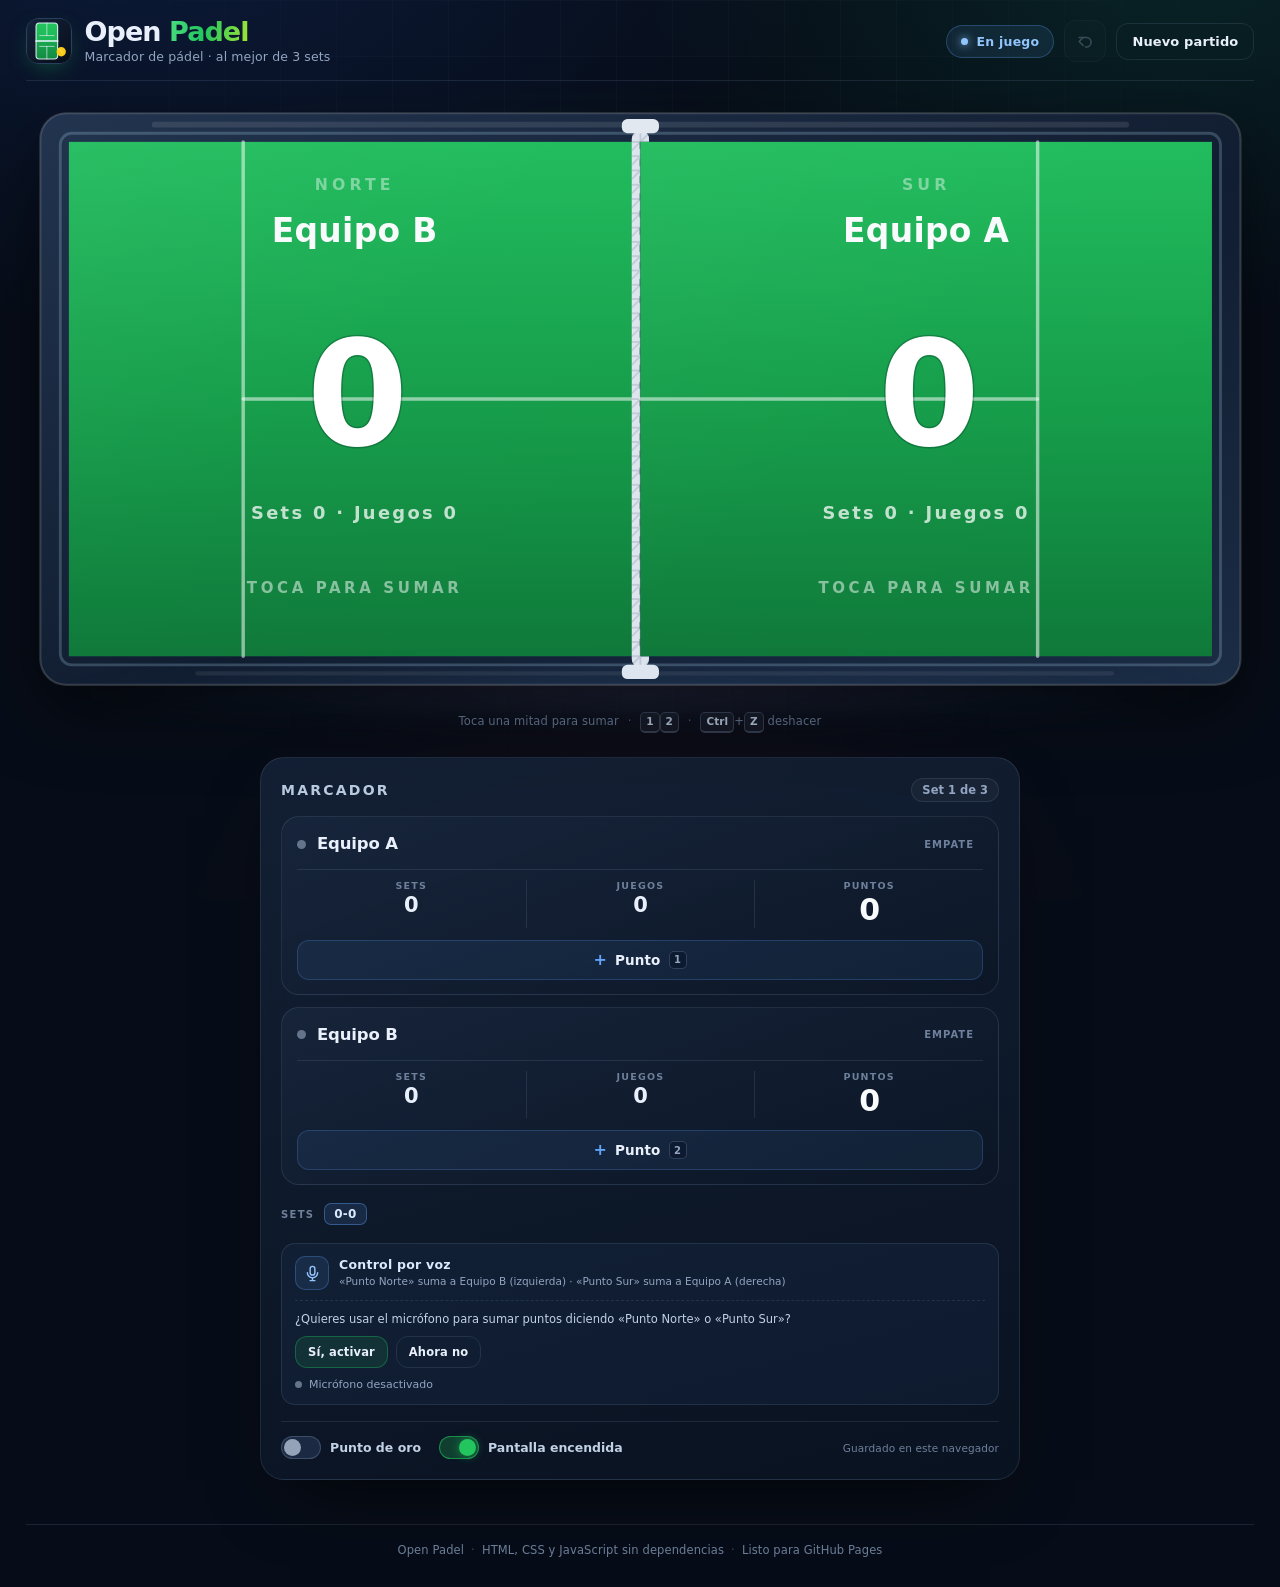
==== commit d987ba3d: "Add files via upload" ====
--- a/index.html
+++ b/index.html
@@ -297,11 +297,18 @@
         </section>
 
         <div class="panel-footer">
-          <label class="switch" for="goldenToggle">
-            <input type="checkbox" id="goldenToggle">
-            <span class="switch-track" aria-hidden="true"><span class="switch-thumb"></span></span>
-            <span class="switch-label">Punto de oro</span>
-          </label>
+          <div class="footer-toggles">
+            <label class="switch" for="goldenToggle">
+              <input type="checkbox" id="goldenToggle">
+              <span class="switch-track" aria-hidden="true"><span class="switch-thumb"></span></span>
+              <span class="switch-label">Punto de oro</span>
+            </label>
+            <label class="switch" for="wakeToggle" id="wakeSwitch">
+              <input type="checkbox" id="wakeToggle">
+              <span class="switch-track" aria-hidden="true"><span class="switch-thumb"></span></span>
+              <span class="switch-label" id="wakeLabel">Pantalla encendida</span>
+            </label>
+          </div>
           <span class="save-note" id="saveNote">Guardado en este navegador</span>
         </div>
       </aside>
--- a/css/styles.css
+++ b/css/styles.css
@@ -307,8 +307,7 @@
 
 .court-wrap {
   position: relative;
-  width: min(100%, calc((100vh - 130px) * 2.0476));
-  width: min(100%, calc((100svh - 130px) * 2.0476));
+  width: 100%;
   margin-inline: auto;
   filter: drop-shadow(0 26px 34px rgba(0, 0, 0, 0.55));
 }
@@ -1022,6 +1021,18 @@
   margin-top: 16px;
   padding-top: 14px;
   border-top: 1px solid var(--line);
+}
+
+.footer-toggles {
+  display: flex;
+  align-items: center;
+  flex-wrap: wrap;
+  gap: 8px 18px;
+}
+
+.switch.is-unavailable {
+  cursor: not-allowed;
+  opacity: 0.55;
 }
 
 .switch {
